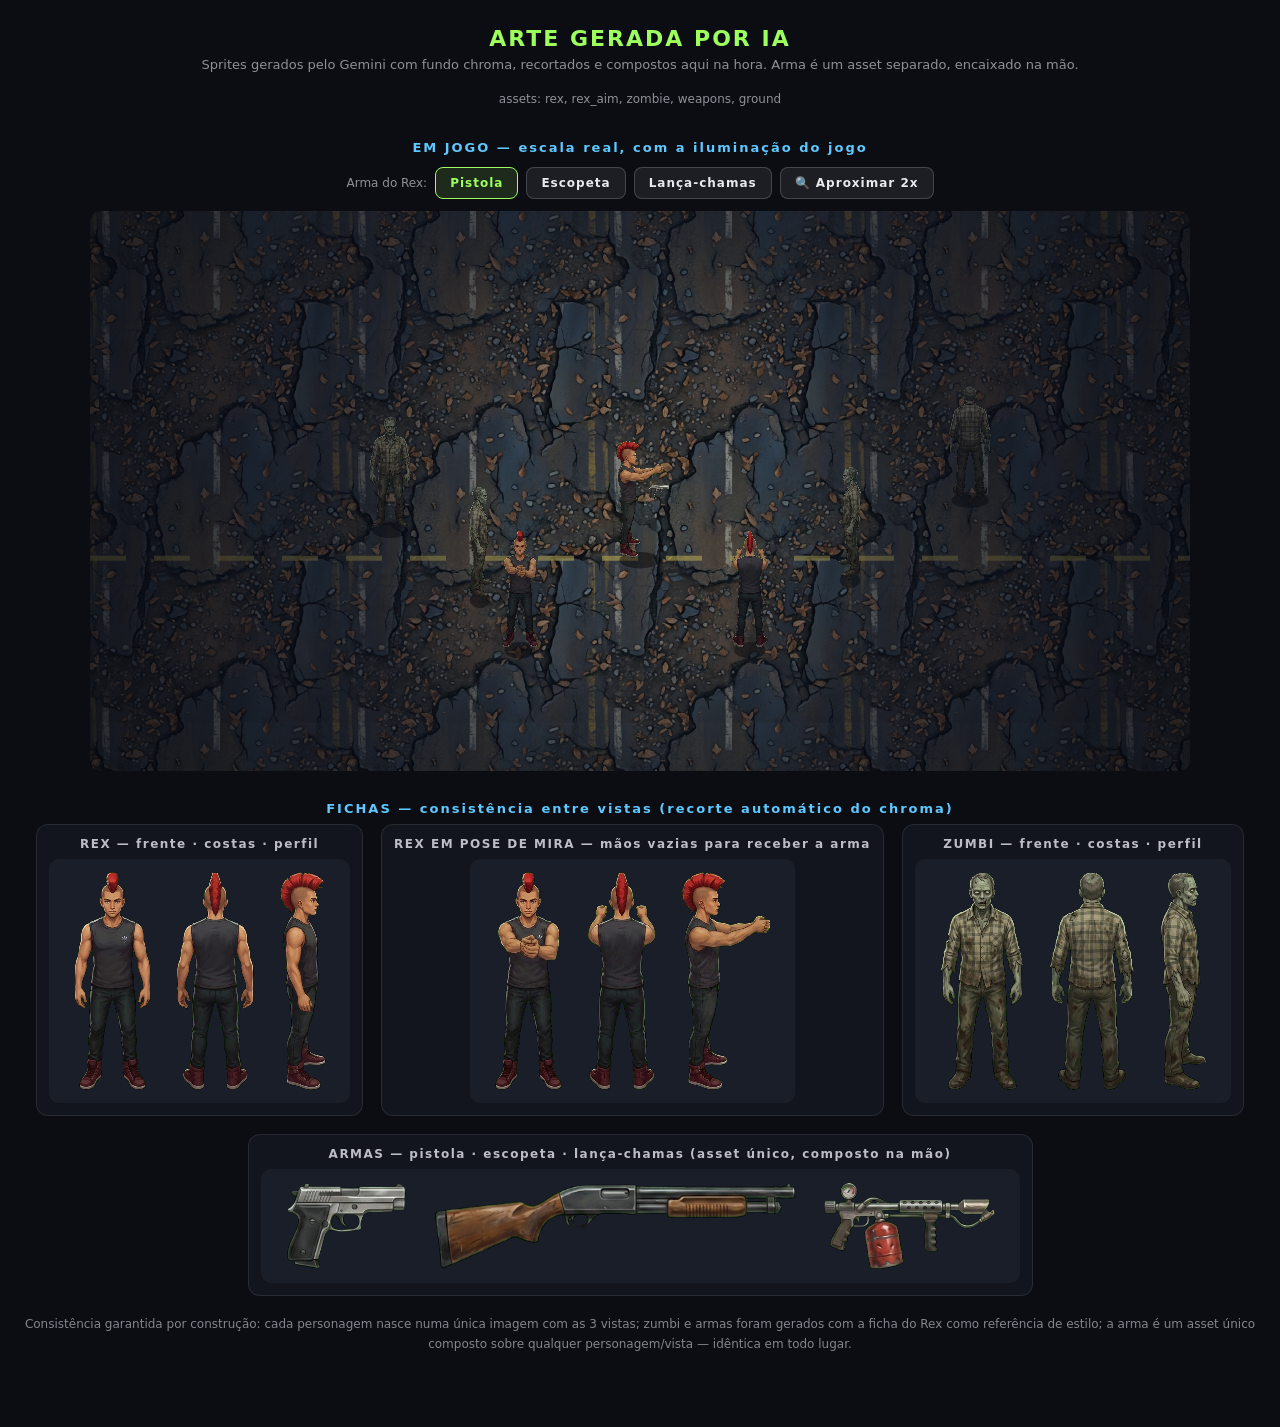
==== ai-preview.html @ a3bf1ddc "Adiciona pipeline de arte gerada por IA com consistência por construção Feedback: nenhuma das três o" ====
<!DOCTYPE html>
<html lang="pt-BR">
<head>
<meta charset="utf-8">
<meta name="viewport" content="width=device-width, initial-scale=1">
<title>Arte gerada por IA — Zumbis na Vizinhança</title>
<style>
  * { box-sizing: border-box; }
  body { margin: 0; padding: 26px 20px 60px; background: #0b0d13; color: #e8e8f0; font-family: 'Segoe UI', system-ui, sans-serif; }
  h1 { font-size: 22px; letter-spacing: 2px; color: #9dff5e; text-align: center; margin: 0 0 6px; }
  h2 { font-size: 13px; letter-spacing: 2px; color: #5ec8ff; margin: 30px 0 8px; text-align: center; }
  .sub { text-align: center; opacity: .6; font-size: 13px; margin: 0 0 20px; }
  .wrap { max-width: 1240px; margin: 0 auto; }
  canvas { display: block; margin: 0 auto; border-radius: 10px; background: #000; max-width: 100%; }
  .ctl { text-align: center; margin: 12px 0; display: flex; gap: 8px; justify-content: center; flex-wrap: wrap; }
  button { font-family: inherit; font-size: 12px; font-weight: 700; letter-spacing: 1px; color: #e8e8f0;
    background: rgba(255,255,255,.07); border: 1px solid rgba(255,255,255,.18); border-radius: 8px; padding: 8px 14px; cursor: pointer; }
  button:hover { background: rgba(255,255,255,.14); }
  button.sel { border-color: #9dff5e; color: #9dff5e; background: rgba(157,255,94,.12); }
  .sheets { display: flex; gap: 18px; justify-content: center; flex-wrap: wrap; }
  .sheet { background: #12151d; border: 1px solid rgba(255,255,255,.09); border-radius: 12px; padding: 12px; text-align: center; }
  .sheet h3 { font-size: 12px; letter-spacing: 1.5px; margin: 0 0 8px; opacity: .8; }
  .sheet canvas { background: #1a1e28; }
  .note { font-size: 12px; opacity: .55; text-align: center; margin-top: 18px; line-height: 1.7; }
  #status { text-align: center; opacity: .6; font-size: 12px; min-height: 18px; }
</style>
</head>
<body>
<div class="wrap">
  <h1>ARTE GERADA POR IA</h1>
  <p class="sub">Sprites gerados pelo Gemini com fundo chroma, recortados e compostos aqui na hora. Arma é um asset separado, encaixado na mão.</p>
  <p id="status">carregando…</p>

  <h2>EM JOGO — escala real, com a iluminação do jogo</h2>
  <div class="ctl">
    <span style="opacity:.6;font-size:12px;align-self:center">Arma do Rex:</span>
    <button data-w="0" class="sel">Pistola</button>
    <button data-w="1">Escopeta</button>
    <button data-w="2">Lança-chamas</button>
    <button id="zoom">🔍 Aproximar 2x</button>
  </div>
  <canvas id="scene" width="1100" height="560"></canvas>

  <h2>FICHAS — consistência entre vistas (recorte automático do chroma)</h2>
  <div class="sheets" id="sheets"></div>

  <p class="note">
    Consistência garantida por construção: cada personagem nasce numa única imagem com as 3 vistas;
    zumbi e armas foram gerados com a ficha do Rex como referência de estilo; a arma é um asset único
    composto sobre qualquer personagem/vista — idêntica em todo lugar.
  </p>
</div>

<script>
// ---------- carregamento + chroma key ----------
function loadImg(src) {
  return new Promise((ok, err) => { const i = new Image(); i.onload = () => ok(i); i.onerror = err; i.src = src; });
}

// remove o verde puro (tolerante a JPEG) e tira a franja verde das bordas
function chromaKey(img) {
  const c = document.createElement('canvas');
  c.width = img.naturalWidth; c.height = img.naturalHeight;
  const g = c.getContext('2d');
  g.drawImage(img, 0, 0);
  const id = g.getImageData(0, 0, c.width, c.height);
  const d = id.data;
  for (let i = 0; i < d.length; i += 4) {
    const r = d[i], gg = d[i + 1], b = d[i + 2];
    const dom = gg - Math.max(r, b);          // quanto o verde domina
    if (dom > 90) { d[i + 3] = 0; continue; }
    if (dom > 34) {                           // borda: alpha parcial + despill
      d[i + 3] = Math.round(255 * (1 - (dom - 34) / 56));
      d[i + 1] = Math.max(r, b);
    }
  }
  g.putImageData(id, 0, 0);
  return c;
}

// separa as figuras de uma ficha (colunas ocupadas separadas por vão) e recorta cada bbox
function slice(keyed, expected) {
  const w = keyed.width, h = keyed.height;
  const d = keyed.getContext('2d').getImageData(0, 0, w, h).data;
  const col = new Uint8Array(w);
  for (let x = 0; x < w; x++) for (let y = 0; y < h; y++) if (d[(y * w + x) * 4 + 3] > 40) { col[x] = 1; break; }
  const runs = [];
  let start = -1, gap = 0;
  for (let x = 0; x <= w; x++) {
    const on = x < w && col[x];
    if (on) { if (start < 0) start = x; gap = 0; }
    else if (start >= 0) { if (++gap > 14) { runs.push([start, x - gap]); start = -1; gap = 0; } }
  }
  if (start >= 0) runs.push([start, w - 1]);
  // ignora ruído: mantém as N maiores faixas, em ordem de x
  runs.sort((a, b) => (b[1] - b[0]) - (a[1] - a[0]));
  const keep = runs.slice(0, expected).sort((a, b) => a[0] - b[0]);
  return keep.map(([x0, x1]) => {
    let y0 = h, y1 = 0;
    for (let y = 0; y < h; y++) for (let x = x0; x <= x1; x++) if (d[(y * w + x) * 4 + 3] > 40) { if (y < y0) y0 = y; if (y > y1) y1 = y; break; }
    const pad = 4;
    const c = document.createElement('canvas');
    c.width = (x1 - x0 + 1) + pad * 2; c.height = (y1 - y0 + 1) + pad * 2;
    c.getContext('2d').drawImage(keyed, x0, y0, x1 - x0 + 1, y1 - y0 + 1, pad, pad, x1 - x0 + 1, y1 - y0 + 1);
    return c;
  });
}

// desenha um sprite com altura-alvo, pés em footY, com sombra
function sprite(g, c, x, footY, height, flip) {
  const s = height / c.height, w = c.width * s;
  g.save();
  g.globalAlpha = 0.45; g.fillStyle = '#000';
  g.beginPath(); g.ellipse(x, footY + 2, w * 0.42, height * 0.07, 0, 0, Math.PI * 2); g.fill();
  g.restore();
  g.save();
  g.translate(x, footY);
  if (flip) g.scale(-1, 1);
  g.drawImage(c, -w / 2, -height, w, height);
  g.restore();
  return { w, s };
}

// ---------- cena ----------
const scene = document.getElementById('scene');
const S = scene.getContext('2d');
let A = {};                    // assets recortados
let weapon = 0, zoom = false;

function drawScene() {
  const W = scene.width, H = scene.height;
  const z = zoom ? 2 : 1;
  S.save();
  S.setTransform(1, 0, 0, 1, 0, 0);
  S.clearRect(0, 0, W, H);
  S.scale(z, z);
  const vw = W / z, vh = H / z;

  // chão: textura em ladrilho
  if (A.ground) {
    const p = S.createPattern(A.ground, 'repeat');
    S.fillStyle = p;
    S.save(); S.scale(0.5, 0.5); S.fillRect(0, 0, vw * 2, vh * 2); S.restore();
  } else { S.fillStyle = '#2a2c30'; S.fillRect(0, 0, vw, vh); }
  // faixa da rua
  S.strokeStyle = 'rgba(210,190,90,.55)'; S.lineWidth = 5; S.setLineDash([36, 28]);
  S.beginPath(); S.moveTo(0, vh * 0.62); S.lineTo(vw, vh * 0.62); S.stroke(); S.setLineDash([]);

  const HH = 118, ZH = 112;   // alturas em jogo
  const cx = vw * 0.5, fy = vh * 0.62;

  // zumbis avançando (3 vistas do mesmo zumbi)
  if (A.zombie) {
    sprite(S, A.zombie[0], cx - 250, fy - 30, ZH);
    sprite(S, A.zombie[2], cx - 160, fy + 40, ZH);
    sprite(S, A.zombie[2], cx + 210, fy + 20, ZH, true);
    sprite(S, A.zombie[1], cx + 330, fy - 60, ZH);
  }

  // herói: vista lateral em pose de mira, com a arma composta na pegada
  const hero = A.rex_aim || A.rex;
  if (hero) {
    const side = hero[2];
    const r = sprite(S, side, cx, fy, HH);
    if (A.weapons) {
      const wp = A.weapons[weapon];
      // ponto da pegada na vista lateral (fração da largura/altura do sprite)
      const gripX = cx + r.w * 0.30, gripY = fy - HH * 0.56;
      const wh = HH * (weapon === 0 ? 0.13 : 0.22);
      const ws = wh / wp.height, ww = wp.width * ws;
      S.drawImage(wp, gripX - ww * 0.28, gripY - wh * 0.55, ww, wh);
    }
    // vistas frente/costas ao lado, para comparar
    sprite(S, hero[0], cx - 120, fy + 90, HH);
    sprite(S, hero[1], cx + 110, fy + 90, HH);
  }

  // iluminação do jogo: escuridão ambiente com "buraco" de luz no herói
  const dark = document.createElement('canvas'); dark.width = W; dark.height = H;
  const D = dark.getContext('2d');
  D.fillStyle = 'rgba(12,14,30,0.58)'; D.fillRect(0, 0, W, H);
  D.globalCompositeOperation = 'destination-out';
  const hole = (x, y, r, a) => { const gr = D.createRadialGradient(x, y, 0, x, y, r); gr.addColorStop(0, `rgba(0,0,0,${a})`); gr.addColorStop(1, 'rgba(0,0,0,0)'); D.fillStyle = gr; D.beginPath(); D.arc(x, y, r, 0, Math.PI * 2); D.fill(); };
  hole(cx * z, (fy - 50) * z, 300 * z, 0.98); hole(cx * z, (fy - 50) * z, 520 * z, 0.35);
  S.setTransform(1, 0, 0, 1, 0, 0);
  S.drawImage(dark, 0, 0);
  // vinheta
  const vg = S.createRadialGradient(W / 2, H / 2, Math.min(W, H) * 0.3, W / 2, H / 2, Math.max(W, H) * 0.7);
  vg.addColorStop(0, 'rgba(0,0,0,0)'); vg.addColorStop(1, 'rgba(0,0,0,.46)');
  S.fillStyle = vg; S.fillRect(0, 0, W, H);
  S.restore();
}

function showSheet(title, parts, height) {
  const box = document.createElement('div'); box.className = 'sheet';
  const h3 = document.createElement('h3'); h3.textContent = title; box.appendChild(h3);
  const c = document.createElement('canvas');
  const gapPx = 24;
  const ws = parts.map(p => p.width * (height / p.height));
  c.width = ws.reduce((a, b) => a + b, 0) + gapPx * (parts.length + 1); c.height = height + 24;
  const g = c.getContext('2d');
  let x = gapPx;
  parts.forEach((p, i) => { g.drawImage(p, x, 12, ws[i], height); x += ws[i] + gapPx; });
  box.appendChild(c);
  document.getElementById('sheets').appendChild(box);
}

(async () => {
  const st = document.getElementById('status');
  const want = { rex: 3, rex_aim: 3, zombie: 3, weapons: 3 };
  for (const name of Object.keys(want)) {
    try {
      const img = await loadImg(`assets/ai/${name}.jpg`);
      A[name] = slice(chromaKey(img), want[name]);
    } catch (e) { st.textContent += ` (sem ${name})`; }
  }
  try { A.ground = await loadImg('assets/ai/ground.jpg'); } catch (e) {}
  st.textContent = 'assets: ' + Object.keys(A).join(', ');

  if (A.rex) showSheet('REX — frente · costas · perfil', A.rex, 220);
  if (A.rex_aim) showSheet('REX EM POSE DE MIRA — mãos vazias para receber a arma', A.rex_aim, 220);
  if (A.zombie) showSheet('ZUMBI — frente · costas · perfil', A.zombie, 220);
  if (A.weapons) showSheet('ARMAS — pistola · escopeta · lança-chamas (asset único, composto na mão)', A.weapons, 90);
  drawScene();
})();

document.querySelectorAll('button[data-w]').forEach(b => b.onclick = () => {
  weapon = +b.dataset.w;
  document.querySelectorAll('button[data-w]').forEach(o => o.classList.toggle('sel', o === b));
  drawScene();
});
document.getElementById('zoom').onclick = (e) => { zoom = !zoom; e.target.textContent = zoom ? '↩ Escala real' : '🔍 Aproximar 2x'; drawScene(); };
</script>
</body>
</html>
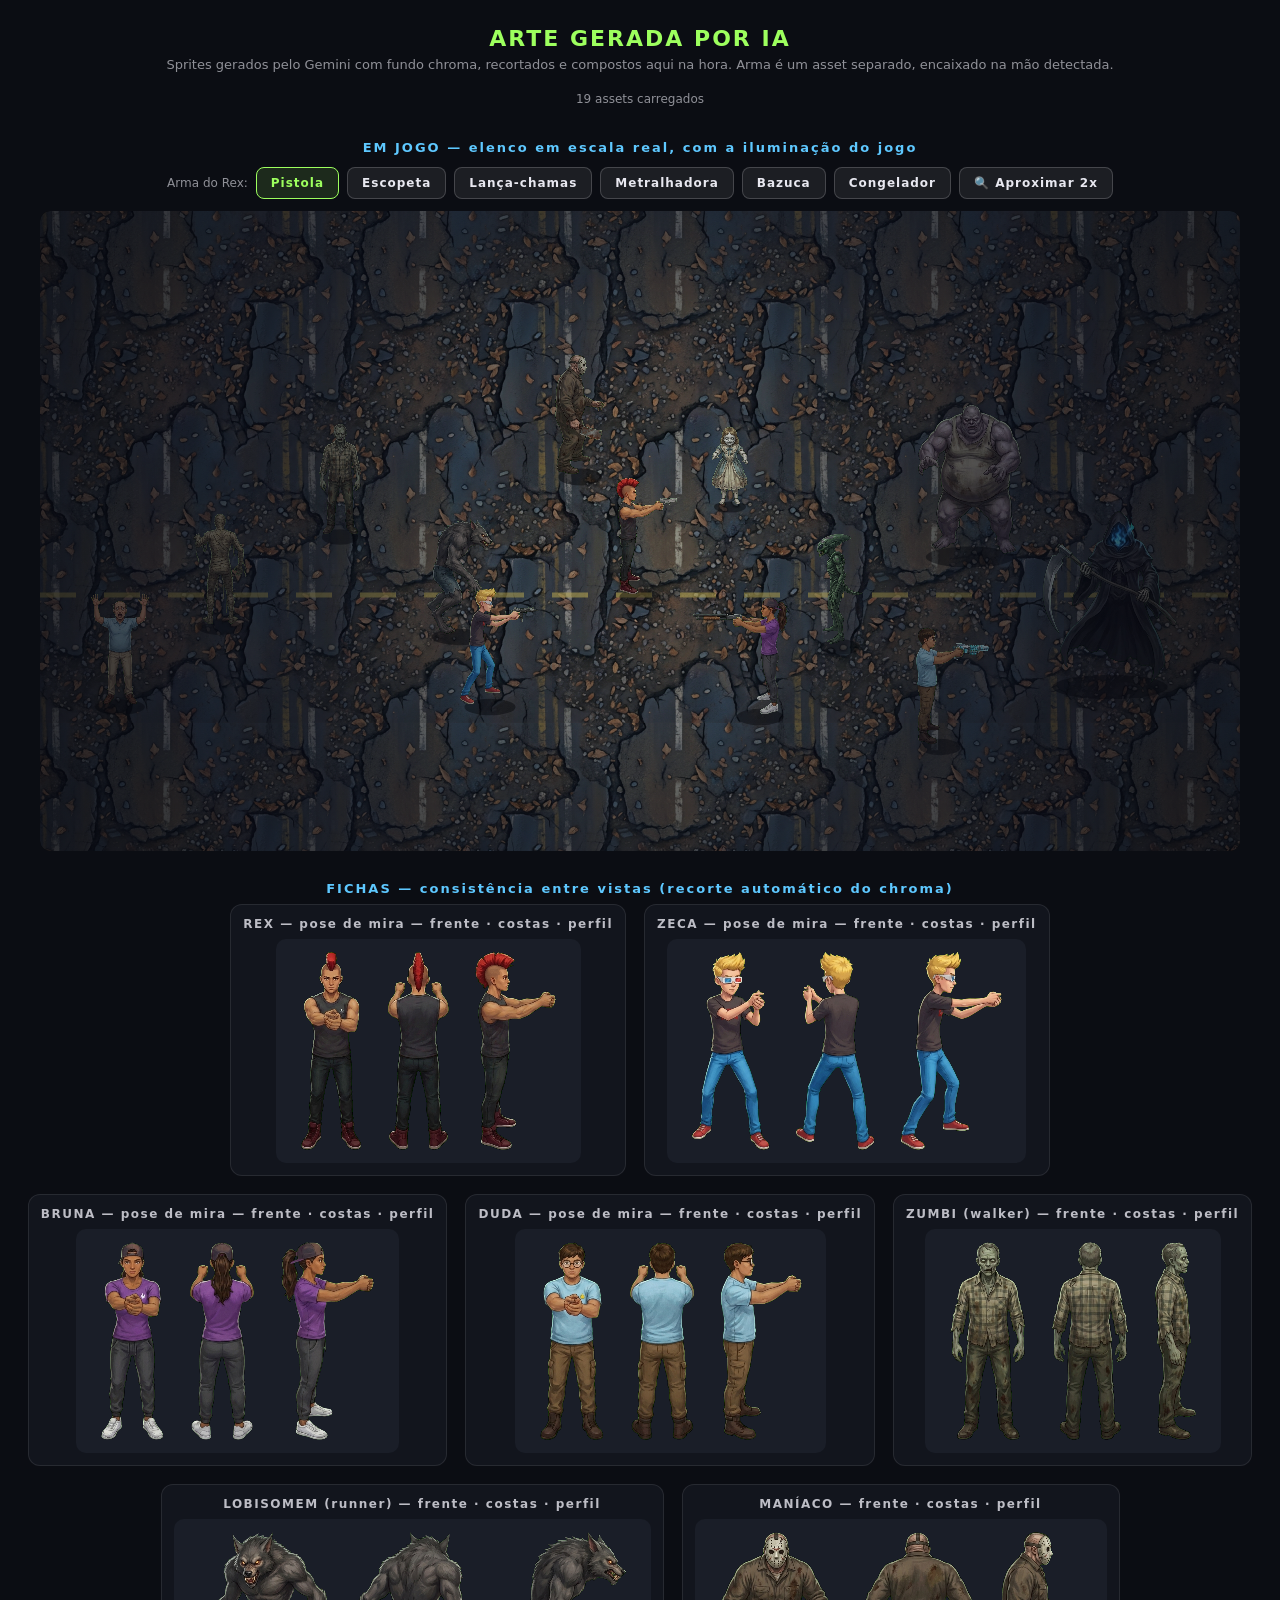
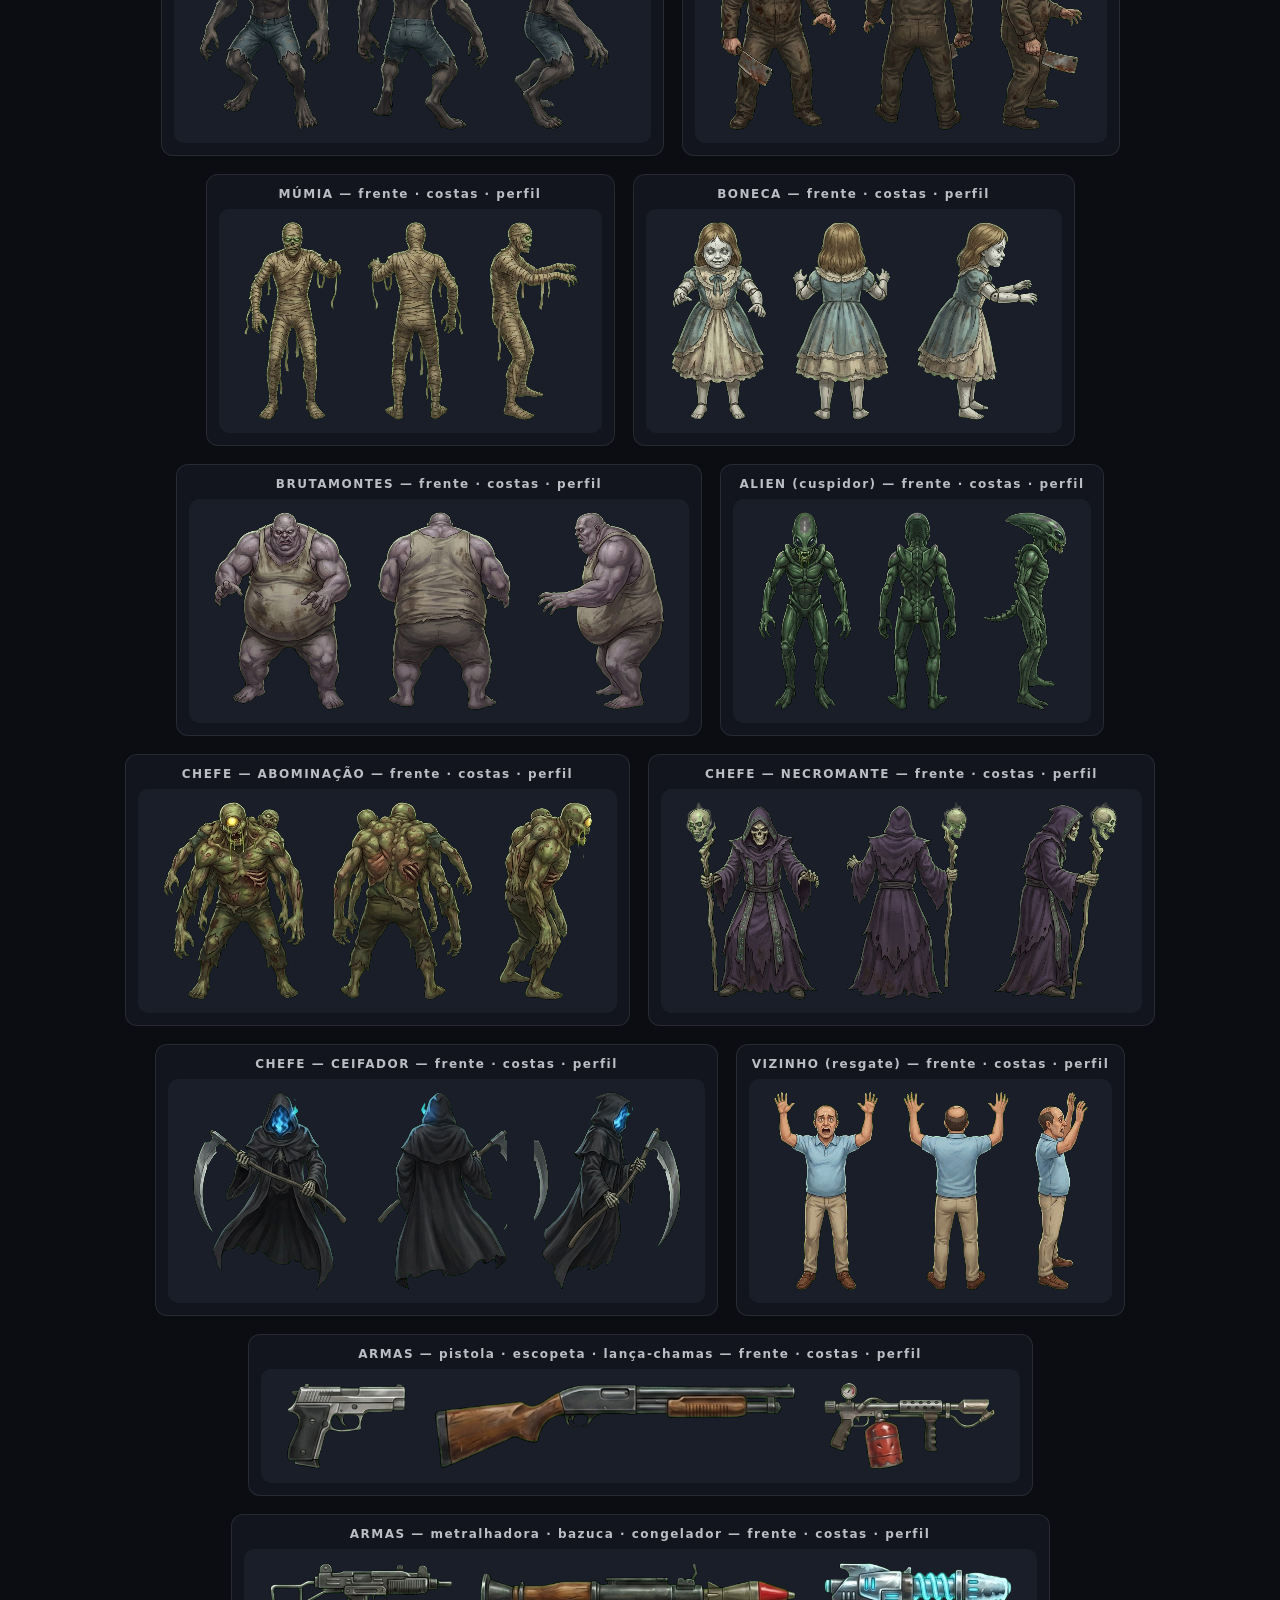
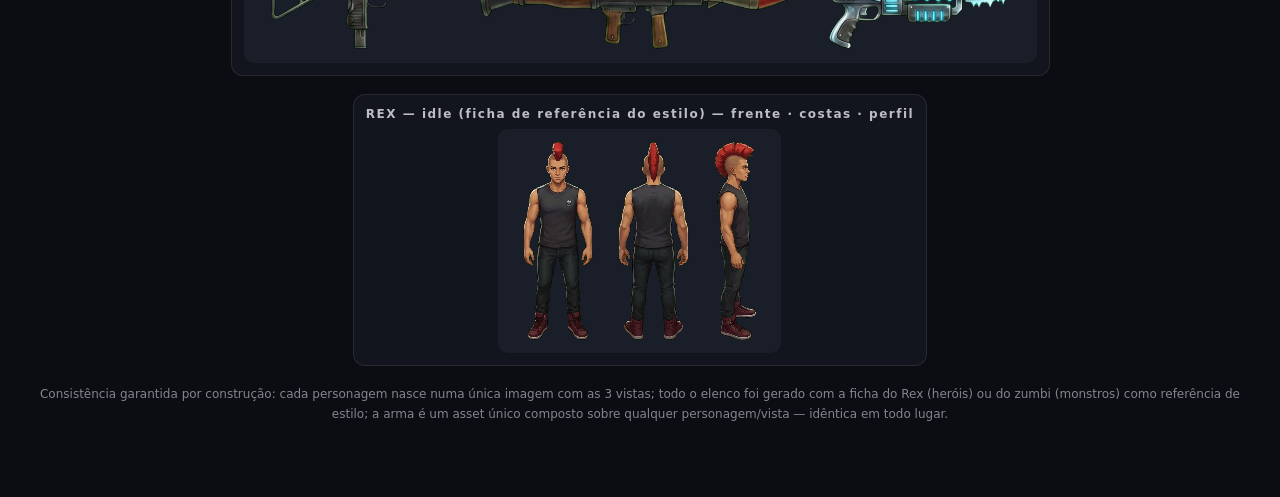
==== commit 353c38b1: "Gera o elenco completo por IA e cria o módulo de sprites do jogo Direção aprovada pelo usuário ("sen" ====
--- a/ai-preview.html
+++ b/ai-preview.html
@@ -12,7 +12,8 @@
   .sub { text-align: center; opacity: .6; font-size: 13px; margin: 0 0 20px; }
   .wrap { max-width: 1240px; margin: 0 auto; }
   canvas { display: block; margin: 0 auto; border-radius: 10px; background: #000; max-width: 100%; }
-  .ctl { text-align: center; margin: 12px 0; display: flex; gap: 8px; justify-content: center; flex-wrap: wrap; }
+  .ctl { text-align: center; margin: 12px 0; display: flex; gap: 8px; justify-content: center; flex-wrap: wrap; align-items: center; }
+  .ctl span { opacity: .6; font-size: 12px; }
   button { font-family: inherit; font-size: 12px; font-weight: 700; letter-spacing: 1px; color: #e8e8f0;
     background: rgba(255,255,255,.07); border: 1px solid rgba(255,255,255,.18); border-radius: 8px; padding: 8px 14px; cursor: pointer; }
   button:hover { background: rgba(255,255,255,.14); }
@@ -28,26 +29,29 @@
 <body>
 <div class="wrap">
   <h1>ARTE GERADA POR IA</h1>
-  <p class="sub">Sprites gerados pelo Gemini com fundo chroma, recortados e compostos aqui na hora. Arma é um asset separado, encaixado na mão.</p>
+  <p class="sub">Sprites gerados pelo Gemini com fundo chroma, recortados e compostos aqui na hora. Arma é um asset separado, encaixado na mão detectada.</p>
   <p id="status">carregando…</p>
 
-  <h2>EM JOGO — escala real, com a iluminação do jogo</h2>
+  <h2>EM JOGO — elenco em escala real, com a iluminação do jogo</h2>
   <div class="ctl">
-    <span style="opacity:.6;font-size:12px;align-self:center">Arma do Rex:</span>
-    <button data-w="0" class="sel">Pistola</button>
-    <button data-w="1">Escopeta</button>
-    <button data-w="2">Lança-chamas</button>
+    <span>Arma do Rex:</span>
+    <button data-w="weapons:0" class="sel">Pistola</button>
+    <button data-w="weapons:1">Escopeta</button>
+    <button data-w="weapons:2">Lança-chamas</button>
+    <button data-w="weapons2:0">Metralhadora</button>
+    <button data-w="weapons2:1">Bazuca</button>
+    <button data-w="weapons2:2">Congelador</button>
     <button id="zoom">🔍 Aproximar 2x</button>
   </div>
-  <canvas id="scene" width="1100" height="560"></canvas>
+  <canvas id="scene" width="1200" height="640"></canvas>
 
   <h2>FICHAS — consistência entre vistas (recorte automático do chroma)</h2>
   <div class="sheets" id="sheets"></div>
 
   <p class="note">
     Consistência garantida por construção: cada personagem nasce numa única imagem com as 3 vistas;
-    zumbi e armas foram gerados com a ficha do Rex como referência de estilo; a arma é um asset único
-    composto sobre qualquer personagem/vista — idêntica em todo lugar.
+    todo o elenco foi gerado com a ficha do Rex (heróis) ou do zumbi (monstros) como referência de estilo;
+    a arma é um asset único composto sobre qualquer personagem/vista — idêntica em todo lugar.
   </p>
 </div>
 
@@ -67,12 +71,9 @@
   const d = id.data;
   for (let i = 0; i < d.length; i += 4) {
     const r = d[i], gg = d[i + 1], b = d[i + 2];
-    const dom = gg - Math.max(r, b);          // quanto o verde domina
+    const dom = gg - Math.max(r, b);
     if (dom > 90) { d[i + 3] = 0; continue; }
-    if (dom > 34) {                           // borda: alpha parcial + despill
-      d[i + 3] = Math.round(255 * (1 - (dom - 34) / 56));
-      d[i + 1] = Math.max(r, b);
-    }
+    if (dom > 34) { d[i + 3] = Math.round(255 * (1 - (dom - 34) / 56)); d[i + 1] = Math.max(r, b); }
   }
   g.putImageData(id, 0, 0);
   return c;
@@ -82,19 +83,38 @@
 function slice(keyed, expected) {
   const w = keyed.width, h = keyed.height;
   const d = keyed.getContext('2d').getImageData(0, 0, w, h).data;
-  const col = new Uint8Array(w);
-  for (let x = 0; x < w; x++) for (let y = 0; y < h; y++) if (d[(y * w + x) * 4 + 3] > 40) { col[x] = 1; break; }
+  // ocupação por coluna (contagem, não só booleano: serve para achar "vales")
+  const cnt = new Uint16Array(w);
+  for (let y = 0; y < h; y++) for (let x = 0; x < w; x++) if (d[(y * w + x) * 4 + 3] > 40) cnt[x]++;
   const runs = [];
   let start = -1, gap = 0;
   for (let x = 0; x <= w; x++) {
-    const on = x < w && col[x];
+    const on = x < w && cnt[x] > 0;
     if (on) { if (start < 0) start = x; gap = 0; }
     else if (start >= 0) { if (++gap > 14) { runs.push([start, x - gap]); start = -1; gap = 0; } }
   }
   if (start >= 0) runs.push([start, w - 1]);
-  // ignora ruído: mantém as N maiores faixas, em ordem de x
   runs.sort((a, b) => (b[1] - b[0]) - (a[1] - a[0]));
-  const keep = runs.slice(0, expected).sort((a, b) => a[0] - b[0]);
+  let keep = runs.slice(0, expected).sort((a, b) => a[0] - b[0]);
+
+  // figuras encostando (foice, braços largos) fundem faixas → divide a mais larga
+  // nos vales de ocupação perto das divisões iguais (as fichas são espaçadas uniformemente)
+  if (keep.length < expected && keep.length > 0) {
+    const wide = keep.reduce((a, b) => (b[1] - b[0]) > (a[1] - a[0]) ? b : a);
+    const need = expected - keep.length + 1;
+    const [x0, x1] = wide, span = x1 - x0 + 1, r = Math.round(span * 0.10);
+    const cuts = [];
+    for (let i = 1; i < need; i++) {
+      const target = x0 + Math.round(span * i / need);
+      let best = target, bv = Infinity;
+      for (let x = Math.max(x0, target - r); x <= Math.min(x1, target + r); x++) if (cnt[x] < bv) { bv = cnt[x]; best = x; }
+      cuts.push(best);
+    }
+    const pieces = []; let s = x0;
+    for (const c of cuts) { pieces.push([s, c]); s = c + 1; }
+    pieces.push([s, x1]);
+    keep = keep.filter(k => k !== wide).concat(pieces).sort((a, b) => a[0] - b[0]);
+  }
   return keep.map(([x0, x1]) => {
     let y0 = h, y1 = 0;
     for (let y = 0; y < h; y++) for (let x = x0; x <= x1; x++) if (d[(y * w + x) * 4 + 3] > 40) { if (y < y0) y0 = y; if (y > y1) y1 = y; break; }
@@ -106,7 +126,29 @@
   });
 }
 
-// desenha um sprite com altura-alvo, pés em footY, com sombra
+// ponto da mão num sprite de perfil em pose de mira: região opaca mais à direita
+const _hand = new WeakMap();
+function handPoint(c) {
+  if (_hand.has(c)) return _hand.get(c);
+  const w = c.width, h = c.height;
+  const d = c.getContext('2d').getImageData(0, 0, w, h).data;
+  let maxX = 0;
+  for (let x = w - 1; x >= 0 && !maxX; x--) for (let y = 0; y < h; y++) if (d[(y * w + x) * 4 + 3] > 60) { maxX = x; break; }
+  let sy = 0, n = 0;
+  for (let x = Math.max(0, maxX - Math.round(w * 0.07)); x <= maxX; x++)
+    for (let y = 0; y < h; y++) if (d[(y * w + x) * 4 + 3] > 60) { sy += y; n++; }
+  const p = { x: maxX - w * 0.02, y: n ? sy / n : h * 0.25 };
+  _hand.set(c, p);
+  return p;
+}
+
+// empunhadura de cada arma (fração da largura/altura) e altura em jogo
+const ANCHORS = {
+  weapons:  [ { ax: 0.24, ay: 0.62, h: 0.12 }, { ax: 0.46, ay: 0.50, h: 0.16 }, { ax: 0.34, ay: 0.46, h: 0.19 } ],
+  weapons2: [ { ax: 0.40, ay: 0.55, h: 0.14 }, { ax: 0.44, ay: 0.50, h: 0.16 }, { ax: 0.28, ay: 0.56, h: 0.15 } ],
+};
+
+// sprite com altura-alvo, pés em footY, com sombra
 function sprite(g, c, x, footY, height, flip) {
   const s = height / c.height, w = c.width * s;
   g.save();
@@ -118,14 +160,31 @@
   if (flip) g.scale(-1, 1);
   g.drawImage(c, -w / 2, -height, w, height);
   g.restore();
-  return { w, s };
+}
+
+// herói de perfil com a arma composta NA MÃO (arma por baixo; as mãos envolvem a empunhadura)
+function heroArmed(g, side, x, footY, height, wpKey, flip) {
+  const s = height / side.height, w = side.width * s;
+  const [sheet, idx] = wpKey.split(':');
+  const wp = A[sheet] && A[sheet][+idx];
+  if (wp) {
+    const hp = handPoint(side), an = ANCHORS[sheet][+idx];
+    const wh = height * an.h, ws = wh / wp.height, ww = wp.width * ws;
+    g.save();
+    g.translate(x, footY);
+    if (flip) g.scale(-1, 1);
+    const hx = -w / 2 + hp.x * s, hy = -height + hp.y * s;
+    g.drawImage(wp, hx - ww * an.ax, hy - wh * an.ay, ww, wh);
+    g.restore();
+  }
+  sprite(g, side, x, footY, height, flip);
 }
 
 // ---------- cena ----------
 const scene = document.getElementById('scene');
 const S = scene.getContext('2d');
-let A = {};                    // assets recortados
-let weapon = 0, zoom = false;
+let A = {};
+let rexWeapon = 'weapons:0', zoom = false;
 
 function drawScene() {
   const W = scene.width, H = scene.height;
@@ -136,55 +195,43 @@
   S.scale(z, z);
   const vw = W / z, vh = H / z;
 
-  // chão: textura em ladrilho
   if (A.ground) {
-    const p = S.createPattern(A.ground, 'repeat');
-    S.fillStyle = p;
+    S.fillStyle = S.createPattern(A.ground, 'repeat');
     S.save(); S.scale(0.5, 0.5); S.fillRect(0, 0, vw * 2, vh * 2); S.restore();
   } else { S.fillStyle = '#2a2c30'; S.fillRect(0, 0, vw, vh); }
-  // faixa da rua
   S.strokeStyle = 'rgba(210,190,90,.55)'; S.lineWidth = 5; S.setLineDash([36, 28]);
-  S.beginPath(); S.moveTo(0, vh * 0.62); S.lineTo(vw, vh * 0.62); S.stroke(); S.setLineDash([]);
-
-  const HH = 118, ZH = 112;   // alturas em jogo
-  const cx = vw * 0.5, fy = vh * 0.62;
-
-  // zumbis avançando (3 vistas do mesmo zumbi)
-  if (A.zombie) {
-    sprite(S, A.zombie[0], cx - 250, fy - 30, ZH);
-    sprite(S, A.zombie[2], cx - 160, fy + 40, ZH);
-    sprite(S, A.zombie[2], cx + 210, fy + 20, ZH, true);
-    sprite(S, A.zombie[1], cx + 330, fy - 60, ZH);
-  }
-
-  // herói: vista lateral em pose de mira, com a arma composta na pegada
-  const hero = A.rex_aim || A.rex;
-  if (hero) {
-    const side = hero[2];
-    const r = sprite(S, side, cx, fy, HH);
-    if (A.weapons) {
-      const wp = A.weapons[weapon];
-      // ponto da pegada na vista lateral (fração da largura/altura do sprite)
-      const gripX = cx + r.w * 0.30, gripY = fy - HH * 0.56;
-      const wh = HH * (weapon === 0 ? 0.13 : 0.22);
-      const ws = wh / wp.height, ww = wp.width * ws;
-      S.drawImage(wp, gripX - ww * 0.28, gripY - wh * 0.55, ww, wh);
-    }
-    // vistas frente/costas ao lado, para comparar
-    sprite(S, hero[0], cx - 120, fy + 90, HH);
-    sprite(S, hero[1], cx + 110, fy + 90, HH);
-  }
-
-  // iluminação do jogo: escuridão ambiente com "buraco" de luz no herói
+  S.beginPath(); S.moveTo(0, vh * 0.6); S.lineTo(vw, vh * 0.6); S.stroke(); S.setLineDash([]);
+
+  const HH = 118, MH = 112, BH = 175;
+  const cx = vw * 0.5, fy = vh * 0.6;
+  const v = (k, i) => A[k] && A[k][i];
+
+  // monstros ao redor (várias vistas)
+  if (v('zombie', 0))   sprite(S, v('zombie', 0),   cx - 300, fy - 60, MH);
+  if (v('werewolf', 2)) sprite(S, v('werewolf', 2), cx - 180, fy + 40, MH * 1.05);
+  if (v('brute', 0))    sprite(S, v('brute', 0),    cx + 330, fy - 40, MH * 1.35);
+  if (v('alien', 2))    sprite(S, v('alien', 2),    cx + 200, fy + 50, MH, true);
+  if (v('mummy', 1))    sprite(S, v('mummy', 1),    cx - 420, fy + 30, MH);
+  if (v('doll', 0))     sprite(S, v('doll', 0),     cx + 90,  fy - 90, MH * 0.7);
+  if (v('maniac', 2))   sprite(S, v('maniac', 2),   cx - 60,  fy - 120, MH * 1.08);
+  if (v('boss_reaper', 0)) sprite(S, v('boss_reaper', 0), cx + 470, fy + 90, BH);
+  if (v('civilian', 0)) sprite(S, v('civilian', 0), cx - 520, fy + 110, HH * 0.95);
+
+  // heróis armados (perfil), cada um com uma arma diferente
+  if (v('rex_aim', 2))   heroArmed(S, v('rex_aim', 2),   cx,       fy,       HH, rexWeapon);
+  if (v('zeca_aim', 2))  heroArmed(S, v('zeca_aim', 2),  cx - 150, fy + 110, HH, 'weapons2:0');
+  if (v('bruna_aim', 2)) heroArmed(S, v('bruna_aim', 2), cx + 120, fy + 120, HH, 'weapons:1', true);
+  if (v('duda_aim', 2))  heroArmed(S, v('duda_aim', 2),  cx + 300, fy + 150, HH, 'weapons2:2');
+
+  // iluminação do jogo
   const dark = document.createElement('canvas'); dark.width = W; dark.height = H;
   const D = dark.getContext('2d');
   D.fillStyle = 'rgba(12,14,30,0.58)'; D.fillRect(0, 0, W, H);
   D.globalCompositeOperation = 'destination-out';
   const hole = (x, y, r, a) => { const gr = D.createRadialGradient(x, y, 0, x, y, r); gr.addColorStop(0, `rgba(0,0,0,${a})`); gr.addColorStop(1, 'rgba(0,0,0,0)'); D.fillStyle = gr; D.beginPath(); D.arc(x, y, r, 0, Math.PI * 2); D.fill(); };
-  hole(cx * z, (fy - 50) * z, 300 * z, 0.98); hole(cx * z, (fy - 50) * z, 520 * z, 0.35);
+  hole(cx * z, (fy - 50) * z, 340 * z, 0.98); hole(cx * z, (fy - 50) * z, 620 * z, 0.35);
   S.setTransform(1, 0, 0, 1, 0, 0);
   S.drawImage(dark, 0, 0);
-  // vinheta
   const vg = S.createRadialGradient(W / 2, H / 2, Math.min(W, H) * 0.3, W / 2, H / 2, Math.max(W, H) * 0.7);
   vg.addColorStop(0, 'rgba(0,0,0,0)'); vg.addColorStop(1, 'rgba(0,0,0,.46)');
   S.fillStyle = vg; S.fillRect(0, 0, W, H);
@@ -205,27 +252,34 @@
   document.getElementById('sheets').appendChild(box);
 }
 
+// [asset, título, altura na ficha]
+const SHEETS = [
+  ['rex_aim',   'REX — pose de mira'],   ['zeca_aim', 'ZECA — pose de mira'],
+  ['bruna_aim', 'BRUNA — pose de mira'], ['duda_aim', 'DUDA — pose de mira'],
+  ['zombie', 'ZUMBI (walker)'], ['werewolf', 'LOBISOMEM (runner)'], ['maniac', 'MANÍACO'],
+  ['mummy', 'MÚMIA'], ['doll', 'BONECA'], ['brute', 'BRUTAMONTES'], ['alien', 'ALIEN (cuspidor)'],
+  ['boss_abom', 'CHEFE — ABOMINAÇÃO'], ['boss_necro', 'CHEFE — NECROMANTE'], ['boss_reaper', 'CHEFE — CEIFADOR'],
+  ['civilian', 'VIZINHO (resgate)'],
+  ['weapons',  'ARMAS — pistola · escopeta · lança-chamas', 90],
+  ['weapons2', 'ARMAS — metralhadora · bazuca · congelador', 90],
+  ['rex', 'REX — idle (ficha de referência do estilo)'],
+];
+
 (async () => {
   const st = document.getElementById('status');
-  const want = { rex: 3, rex_aim: 3, zombie: 3, weapons: 3 };
-  for (const name of Object.keys(want)) {
-    try {
-      const img = await loadImg(`assets/ai/${name}.jpg`);
-      A[name] = slice(chromaKey(img), want[name]);
-    } catch (e) { st.textContent += ` (sem ${name})`; }
-  }
+  const missing = [];
+  await Promise.all(SHEETS.map(async ([name]) => {
+    try { A[name] = slice(chromaKey(await loadImg(`assets/ai/${name}.jpg`)), 3); }
+    catch (e) { missing.push(name); }
+  }));
   try { A.ground = await loadImg('assets/ai/ground.jpg'); } catch (e) {}
-  st.textContent = 'assets: ' + Object.keys(A).join(', ');
-
-  if (A.rex) showSheet('REX — frente · costas · perfil', A.rex, 220);
-  if (A.rex_aim) showSheet('REX EM POSE DE MIRA — mãos vazias para receber a arma', A.rex_aim, 220);
-  if (A.zombie) showSheet('ZUMBI — frente · costas · perfil', A.zombie, 220);
-  if (A.weapons) showSheet('ARMAS — pistola · escopeta · lança-chamas (asset único, composto na mão)', A.weapons, 90);
+  st.textContent = `${Object.keys(A).length} assets carregados` + (missing.length ? ` · faltando: ${missing.join(', ')}` : '');
+  for (const [name, title, h] of SHEETS) if (A[name]) showSheet(title + ' — frente · costas · perfil', A[name], h || 200);
   drawScene();
 })();
 
 document.querySelectorAll('button[data-w]').forEach(b => b.onclick = () => {
-  weapon = +b.dataset.w;
+  rexWeapon = b.dataset.w;
   document.querySelectorAll('button[data-w]').forEach(o => o.classList.toggle('sel', o === b));
   drawScene();
 });
